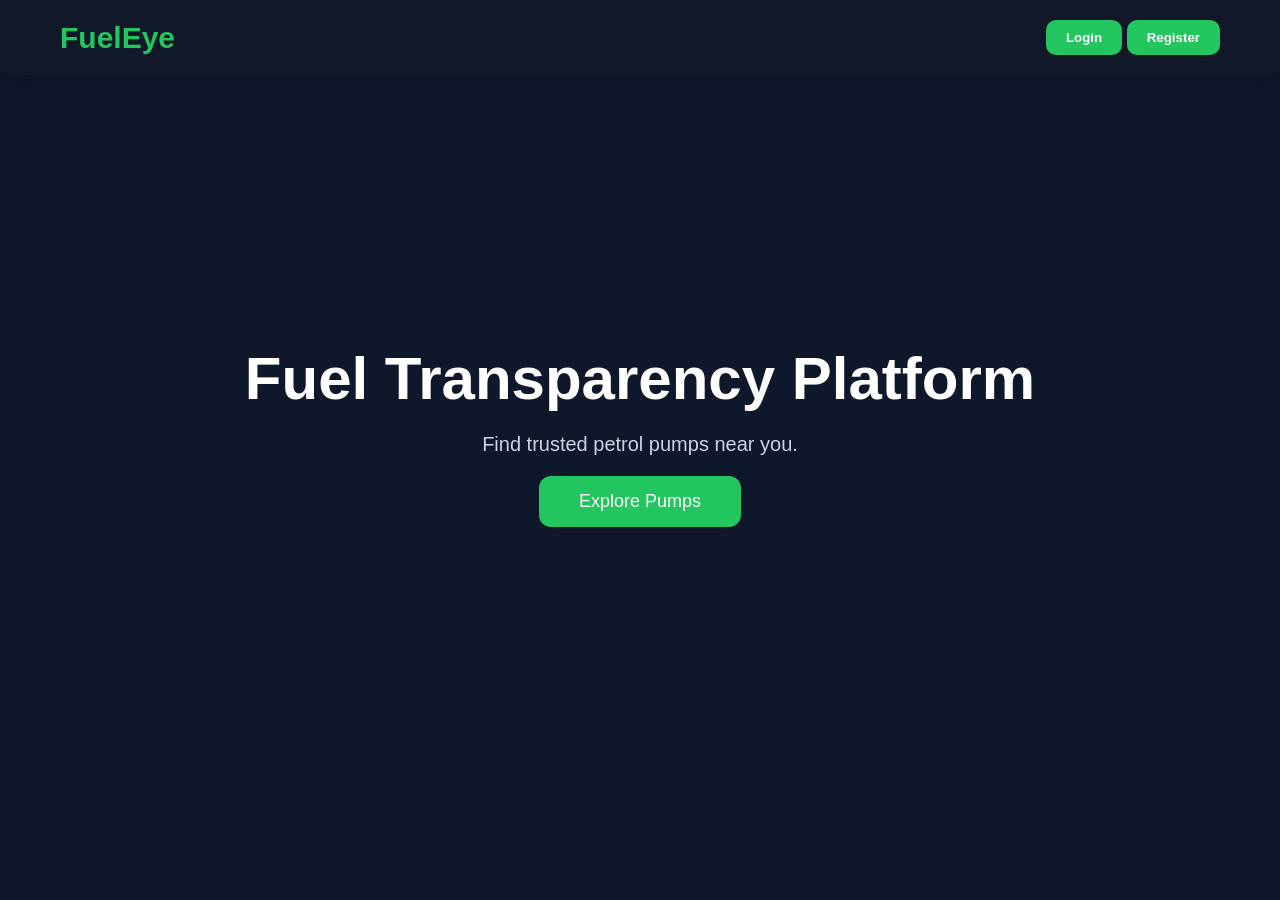
==== index.html @ bc436433 "Basic Structure Created" ====
<!DOCTYPE html>
<html>
<head>
<title>FuelEye</title>
<link rel="stylesheet" href="css/style.css">
</head>
<body>

<nav>
<h2>FuelEye</h2>

<div>
<button onclick="location.href='login.html'">
Login
</button>

<button onclick="location.href='register.html'">
Register
</button>
</div>
</nav>

<section class="hero">

<h1>
Fuel Transparency Platform
</h1>

<p>
Find trusted petrol pumps near you.
</p>

<button onclick="location.href='map.html'">
Explore Pumps
</button>

</section>

</body>
</html>
---- css/style.css ----
*{
margin:0;
padding:0;
box-sizing:border-box;
font-family:'Poppins',sans-serif;
}

body{
background:#0f172a;
color:white;
min-height:100vh;
}

/* NAVBAR */

nav{
display:flex;
justify-content:space-between;
align-items:center;
padding:20px 60px;
background:#111827;
box-shadow:0 0 20px rgba(0,0,0,.3);
}

nav h2{
color:#22c55e;
font-size:30px;
}

nav button{
padding:10px 20px;
border:none;
border-radius:10px;
cursor:pointer;
background:#22c55e;
color:white;
font-weight:600;
}

/* HERO */

.hero{
height:80vh;
display:flex;
flex-direction:column;
justify-content:center;
align-items:center;
text-align:center;
}

.hero h1{
font-size:60px;
margin-bottom:20px;
}

.hero p{
font-size:20px;
color:#cbd5e1;
margin-bottom:20px;
}

.hero button{
padding:15px 40px;
border:none;
background:#22c55e;
color:white;
font-size:18px;
border-radius:12px;
cursor:pointer;
}

/* FORM */

.form-box{
width:400px;
margin:100px auto;
padding:40px;
background:#1e293b;
border-radius:20px;
box-shadow:0 10px 40px rgba(0,0,0,.4);
}

.form-box h2{
text-align:center;
margin-bottom:20px;
}

.form-box input{
width:100%;
padding:15px;
margin:10px 0;
border:none;
border-radius:10px;
background:#334155;
color:white;
}

.form-box button{
width:100%;
padding:15px;
background:#22c55e;
border:none;
border-radius:10px;
color:white;
font-weight:bold;
cursor:pointer;
}

/* MAP */

#map{
height:90vh;
width:100%;
}

/* CARDS */

.card{
background:#1e293b;
padding:20px;
border-radius:15px;
margin:15px;
box-shadow:0 5px 15px rgba(0,0,0,.3);
}

.card h3{
color:#22c55e;
margin-bottom:10px;
}

/* DASHBOARD */

.analytics{
display:grid;
grid-template-columns:repeat(auto-fit,minmax(250px,1fr));
gap:20px;
padding:20px;
}

.stat-card{
background:#1e293b;
padding:25px;
border-radius:15px;
text-align:center;
}

.stat-card h1{
color:#22c55e;
}

/* MODAL */

.modal{
display:none;
position:fixed;
top:0;
left:0;
width:100%;
height:100%;
background:rgba(0,0,0,.7);
justify-content:center;
align-items:center;
z-index:1000;
}

.modal-content{
background:#1e293b;
padding:30px;
width:600px;
max-height:90vh;
overflow-y:auto;
border-radius:20px;
}

.close{
font-size:35px;
float:right;
cursor:pointer;
}

.modal-content input,
.modal-content textarea{
width:100%;
padding:12px;
margin-top:10px;
margin-bottom:10px;
background:#334155;
border:none;
border-radius:10px;
color:white;
}

.green-btn{
background:#16a34a;
padding:12px 25px;
border:none;
border-radius:10px;
color:white;
cursor:pointer;
margin-right:10px;
}

.red-btn{
background:#dc2626;
padding:12px 25px;
border:none;
border-radius:10px;
color:white;
cursor:pointer;
}

.submit-report{
background:#2563eb;
padding:12px 25px;
border:none;
border-radius:10px;
color:white;
cursor:pointer;
margin-top:10px;
}

.rating-section{
font-size:22px;
color:#facc15;
margin-top:10px;
}

.trust-score{
font-size:22px;
font-weight:bold;
color:#22c55e;
margin-bottom:15px;
}

/* REVIEWS */

.review{
background:#334155;
padding:15px;
border-radius:10px;
margin-top:10px;
}

.review h4{
color:#22c55e;
}

::-webkit-scrollbar{
width:8px;
}

::-webkit-scrollbar-thumb{
background:#22c55e;
border-radius:10px;
}
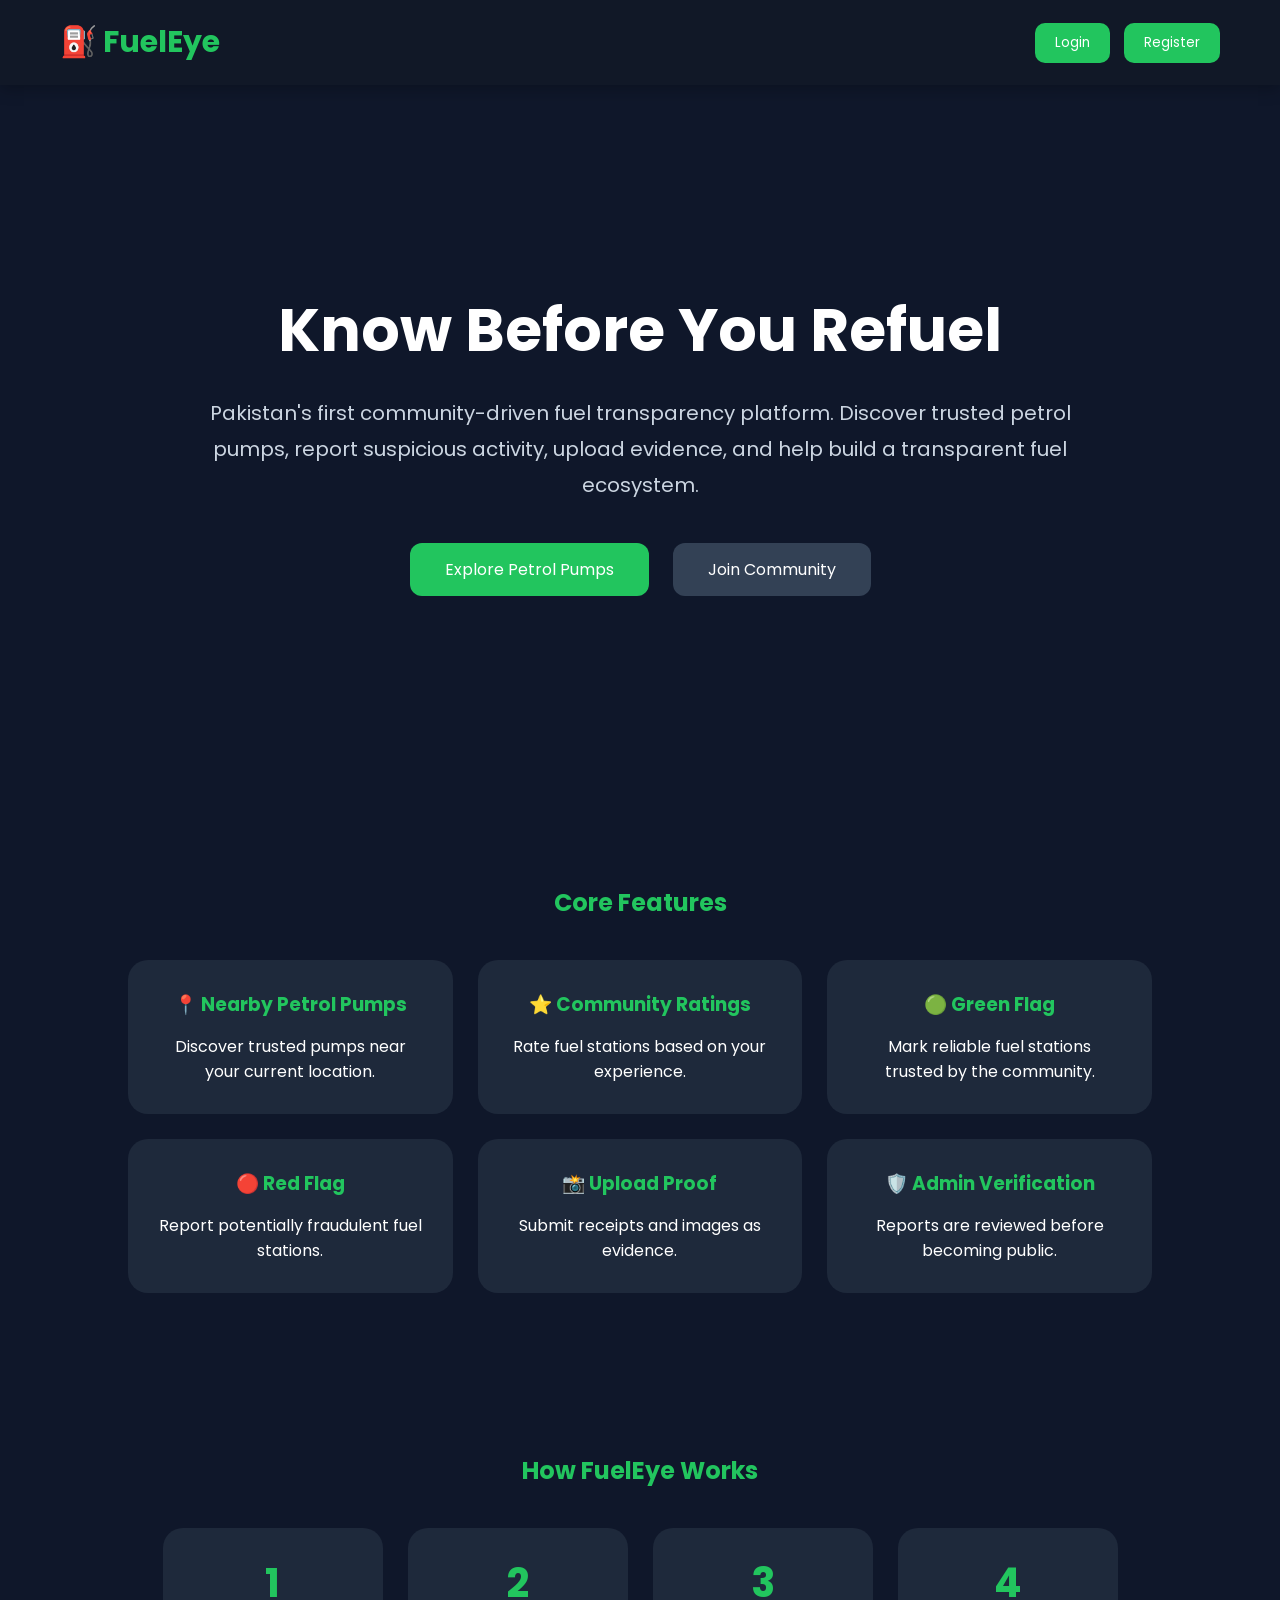
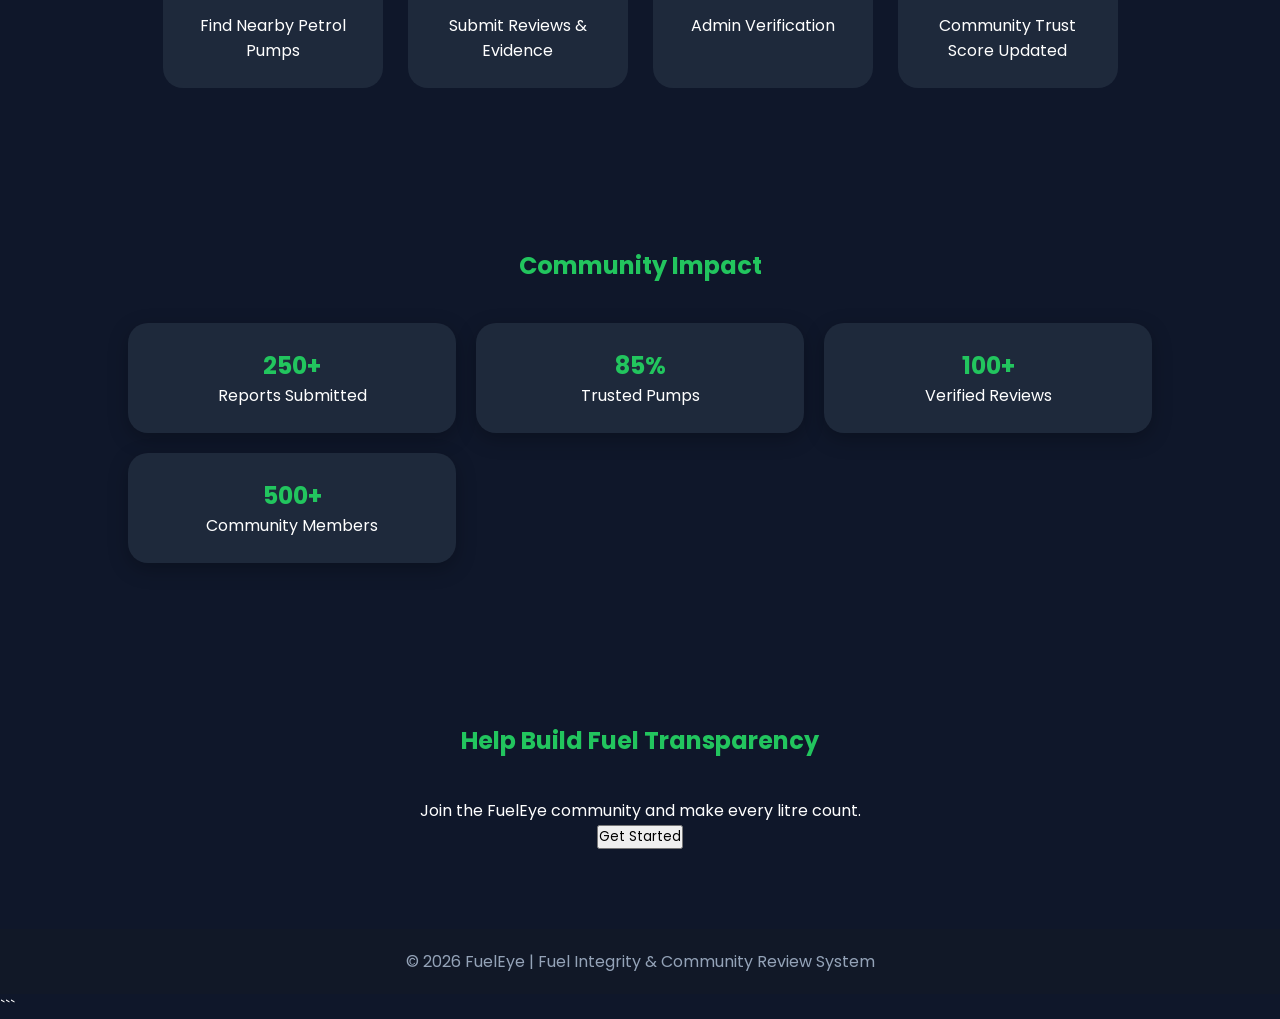
==== commit 3c98ad5c: "FuelEye Prototype Version 1.1" ====
--- a/index.html
+++ b/index.html
@@ -1,40 +1,247 @@
+
 <!DOCTYPE html>
-<html>
+<html lang="en">
+
 <head>
-<title>FuelEye</title>
-<link rel="stylesheet" href="css/style.css">
+    <meta charset="UTF-8">
+    <meta name="viewport" content="width=device-width, initial-scale=1.0">
+    <title>FuelEye - Fuel Transparency Platform</title>
+
+    <link rel="stylesheet" href="css/style.css">
+
+    <link href="https://fonts.googleapis.com/css2?family=Poppins:wght@300;400;500;600;700&display=swap"
+        rel="stylesheet">
 </head>
+
 <body>
 
-<nav>
-<h2>FuelEye</h2>
-
-<div>
-<button onclick="location.href='login.html'">
-Login
-</button>
-
-<button onclick="location.href='register.html'">
-Register
-</button>
-</div>
-</nav>
-
-<section class="hero">
-
-<h1>
-Fuel Transparency Platform
-</h1>
-
-<p>
-Find trusted petrol pumps near you.
-</p>
-
-<button onclick="location.href='map.html'">
-Explore Pumps
-</button>
-
-</section>
+    <!-- NAVBAR -->
+
+    <nav>
+
+        <div class="logo">
+            ⛽ FuelEye
+        </div>
+
+        <div class="nav-links">
+
+            <button onclick="location.href='login.html'">
+                Login
+            </button>
+
+            <button onclick="location.href='register.html'">
+                Register
+            </button>
+
+        </div>
+
+    </nav>
+
+    <!-- HERO SECTION -->
+
+    <section class="hero">
+
+        <div class="hero-content">
+
+            <h1>
+                Know Before You Refuel
+            </h1>
+
+            <p>
+                Pakistan's first community-driven fuel transparency platform.
+                Discover trusted petrol pumps, report suspicious activity,
+                upload evidence, and help build a transparent fuel ecosystem.
+            </p>
+
+            <div class="hero-buttons">
+
+                <button class="primary-btn"
+                    onclick="location.href='map.html'">
+
+                    Explore Petrol Pumps
+
+                </button>
+
+                <button class="secondary-btn"
+                    onclick="location.href='register.html'">
+
+                    Join Community
+
+                </button>
+
+            </div>
+
+        </div>
+
+    </section>
+
+    <!-- FEATURES -->
+
+    <section class="features">
+
+        <h2>Core Features</h2>
+
+        <div class="feature-grid">
+
+            <div class="feature-card">
+
+                <h3>📍 Nearby Petrol Pumps</h3>
+
+                <p>
+                    Discover trusted pumps near your current location.
+                </p>
+
+            </div>
+
+            <div class="feature-card">
+
+                <h3>⭐ Community Ratings</h3>
+
+                <p>
+                    Rate fuel stations based on your experience.
+                </p>
+
+            </div>
+
+            <div class="feature-card">
+
+                <h3>🟢 Green Flag</h3>
+
+                <p>
+                    Mark reliable fuel stations trusted by the community.
+                </p>
+
+            </div>
+
+            <div class="feature-card">
+
+                <h3>🔴 Red Flag</h3>
+
+                <p>
+                    Report potentially fraudulent fuel stations.
+                </p>
+
+            </div>
+
+            <div class="feature-card">
+
+                <h3>📸 Upload Proof</h3>
+
+                <p>
+                    Submit receipts and images as evidence.
+                </p>
+
+            </div>
+
+            <div class="feature-card">
+
+                <h3>🛡️ Admin Verification</h3>
+
+                <p>
+                    Reports are reviewed before becoming public.
+                </p>
+
+            </div>
+
+        </div>
+
+    </section>
+
+    <!-- HOW IT WORKS -->
+
+    <section class="how-it-works">
+
+        <h2>How FuelEye Works</h2>
+
+        <div class="steps">
+
+            <div class="step">
+                <h3>1</h3>
+                <p>Find Nearby Petrol Pumps</p>
+            </div>
+
+            <div class="step">
+                <h3>2</h3>
+                <p>Submit Reviews & Evidence</p>
+            </div>
+
+            <div class="step">
+                <h3>3</h3>
+                <p>Admin Verification</p>
+            </div>
+
+            <div class="step">
+                <h3>4</h3>
+                <p>Community Trust Score Updated</p>
+            </div>
+
+        </div>
+
+    </section>
+
+    <!-- LIVE STATS -->
+
+    <section class="stats">
+
+        <h2>Community Impact</h2>
+
+        <div class="stats-grid">
+
+            <div class="stat-box">
+                <h1>250+</h1>
+                <p>Reports Submitted</p>
+            </div>
+
+            <div class="stat-box">
+                <h1>85%</h1>
+                <p>Trusted Pumps</p>
+            </div>
+
+            <div class="stat-box">
+                <h1>100+</h1>
+                <p>Verified Reviews</p>
+            </div>
+
+            <div class="stat-box">
+                <h1>500+</h1>
+                <p>Community Members</p>
+            </div>
+
+        </div>
+
+    </section>
+
+    <!-- CTA -->
+
+    <section class="cta">
+
+        <h2>
+            Help Build Fuel Transparency
+        </h2>
+
+        <p>
+            Join the FuelEye community and make every litre count.
+        </p>
+
+        <button onclick="location.href='register.html'">
+
+            Get Started
+
+        </button>
+
+    </section>
+
+    <!-- FOOTER -->
+
+    <footer>
+
+        <p>
+            © 2026 FuelEye | Fuel Integrity & Community Review System
+        </p>
+
+    </footer>
 
 </body>
-</html>+
+</html>
+```
--- a/css/style.css
+++ b/css/style.css
@@ -1,255 +1,572 @@
+
+/* =========================
+   GLOBAL STYLES
+========================= */
+
 *{
-margin:0;
-padding:0;
-box-sizing:border-box;
-font-family:'Poppins',sans-serif;
+    margin:0;
+    padding:0;
+    box-sizing:border-box;
+    font-family:'Poppins',sans-serif;
 }
 
 body{
-background:#0f172a;
-color:white;
-min-height:100vh;
-}
-
-/* NAVBAR */
+    background:#0f172a;
+    color:white;
+    min-height:100vh;
+}
+
+a{
+    text-decoration:none;
+}
+
+button{
+    cursor:pointer;
+    transition:0.3s ease;
+}
+
+/* =========================
+   NAVBAR
+========================= */
 
 nav{
-display:flex;
-justify-content:space-between;
-align-items:center;
-padding:20px 60px;
-background:#111827;
-box-shadow:0 0 20px rgba(0,0,0,.3);
-}
-
-nav h2{
-color:#22c55e;
-font-size:30px;
+    display:flex;
+    justify-content:space-between;
+    align-items:center;
+    padding:20px 60px;
+    background:#111827;
+    box-shadow:0 4px 15px rgba(0,0,0,.25);
+}
+
+.logo{
+    font-size:30px;
+    font-weight:700;
+    color:#22c55e;
 }
 
 nav button{
-padding:10px 20px;
-border:none;
-border-radius:10px;
-cursor:pointer;
-background:#22c55e;
-color:white;
-font-weight:600;
-}
-
-/* HERO */
+    background:#22c55e;
+    color:white;
+    border:none;
+    padding:10px 20px;
+    border-radius:10px;
+    margin-left:10px;
+}
+
+nav button:hover{
+    background:#16a34a;
+}
+
+/* =========================
+   HERO SECTION
+========================= */
 
 .hero{
-height:80vh;
-display:flex;
-flex-direction:column;
-justify-content:center;
-align-items:center;
-text-align:center;
+    min-height:80vh;
+    display:flex;
+    justify-content:center;
+    align-items:center;
+    text-align:center;
+    padding:30px;
+}
+
+.hero-content{
+    max-width:900px;
 }
 
 .hero h1{
-font-size:60px;
-margin-bottom:20px;
+    font-size:60px;
+    margin-bottom:20px;
 }
 
 .hero p{
-font-size:20px;
-color:#cbd5e1;
-margin-bottom:20px;
-}
-
-.hero button{
-padding:15px 40px;
-border:none;
-background:#22c55e;
-color:white;
-font-size:18px;
-border-radius:12px;
-cursor:pointer;
-}
-
-/* FORM */
+    color:#cbd5e1;
+    font-size:20px;
+    line-height:1.8;
+    margin-bottom:30px;
+}
+
+.primary-btn,
+.secondary-btn{
+    padding:14px 35px;
+    border:none;
+    border-radius:12px;
+    margin:10px;
+    font-size:16px;
+}
+
+.primary-btn{
+    background:#22c55e;
+    color:white;
+}
+
+.secondary-btn{
+    background:#334155;
+    color:white;
+}
+
+/* =========================
+   LOGIN / REGISTER
+========================= */
 
 .form-box{
-width:400px;
-margin:100px auto;
-padding:40px;
-background:#1e293b;
-border-radius:20px;
-box-shadow:0 10px 40px rgba(0,0,0,.4);
+    width:420px;
+    margin:80px auto;
+    padding:40px;
+    background:#1e293b;
+    border-radius:20px;
+    box-shadow:0 10px 30px rgba(0,0,0,.3);
 }
 
 .form-box h2{
-text-align:center;
-margin-bottom:20px;
+    text-align:center;
+    margin-bottom:25px;
+    color:#22c55e;
 }
 
 .form-box input{
-width:100%;
-padding:15px;
-margin:10px 0;
-border:none;
-border-radius:10px;
-background:#334155;
-color:white;
+    width:100%;
+    padding:15px;
+    margin:12px 0;
+    border:none;
+    border-radius:10px;
+    background:#334155;
+    color:white;
 }
 
 .form-box button{
-width:100%;
-padding:15px;
-background:#22c55e;
-border:none;
-border-radius:10px;
-color:white;
-font-weight:bold;
-cursor:pointer;
-}
-
-/* MAP */
+    width:100%;
+    padding:15px;
+    border:none;
+    border-radius:10px;
+    background:#22c55e;
+    color:white;
+    font-weight:600;
+}
+
+/* =========================
+   FEATURES SECTION
+========================= */
+
+.features,
+.how-it-works,
+.stats,
+.cta{
+    padding:80px 10%;
+    text-align:center;
+}
+
+.features h2,
+.how-it-works h2,
+.stats h2,
+.cta h2{
+    margin-bottom:40px;
+    color:#22c55e;
+}
+
+.feature-grid{
+    display:grid;
+    grid-template-columns:repeat(auto-fit,minmax(280px,1fr));
+    gap:25px;
+}
+
+.feature-card{
+    background:#1e293b;
+    padding:30px;
+    border-radius:20px;
+    transition:.3s;
+}
+
+.feature-card:hover{
+    transform:translateY(-8px);
+}
+
+.feature-card h3{
+    margin-bottom:15px;
+    color:#22c55e;
+}
+
+/* =========================
+   HOW IT WORKS
+========================= */
+
+.steps{
+    display:flex;
+    flex-wrap:wrap;
+    justify-content:center;
+    gap:25px;
+}
+
+.step{
+    width:220px;
+    background:#1e293b;
+    padding:25px;
+    border-radius:20px;
+}
+
+.step h3{
+    color:#22c55e;
+    font-size:40px;
+}
+
+/* =========================
+   STATS
+========================= */
+
+.stats-grid,
+.analytics{
+    display:grid;
+    grid-template-columns:repeat(auto-fit,minmax(250px,1fr));
+    gap:20px;
+}
+
+.stat-box,
+.stat-card{
+    background:#1e293b;
+    padding:25px;
+    border-radius:20px;
+    text-align:center;
+    box-shadow:0 6px 20px rgba(0,0,0,.25);
+}
+
+.stat-box h1,
+.stat-card h1{
+    color:#22c55e;
+}
+
+/* =========================
+   DASHBOARD
+========================= */
+
+.dashboard-title{
+    text-align:center;
+    margin-top:30px;
+    font-size:42px;
+    color:#22c55e;
+}
+
+.review-feed,
+.proof-submission,
+.myReports{
+    width:90%;
+    margin:30px auto;
+    background:#1e293b;
+    padding:30px;
+    border-radius:20px;
+    box-shadow:0 10px 30px rgba(0,0,0,.25);
+}
+
+.review-feed h2,
+.proof-submission h2,
+.myReports h2{
+    margin-bottom:20px;
+    color:#22c55e;
+}
+
+.review-card,
+.report-card{
+    background:#334155;
+    padding:20px;
+    border-radius:15px;
+    margin-bottom:15px;
+}
+
+.report-card img{
+    width:250px;
+    border-radius:12px;
+    margin-top:10px;
+}
+
+/* =========================
+   FORMS INSIDE DASHBOARD
+========================= */
+
+#pumpSelect,
+#reportText,
+#proofImage{
+    width:100%;
+    padding:14px;
+    margin-bottom:15px;
+    border:none;
+    border-radius:12px;
+    background:#334155;
+    color:white;
+}
+
+#reportText{
+    min-height:150px;
+    resize:vertical;
+}
+
+.proof-submission button{
+    background:#22c55e;
+    color:white;
+    border:none;
+    padding:14px 30px;
+    border-radius:12px;
+}
+
+/* =========================
+   STATUS COLORS
+========================= */
+
+.status-pending{
+    color:#facc15;
+    font-weight:bold;
+}
+
+.status-approved{
+    color:#22c55e;
+    font-weight:bold;
+}
+
+.status-rejected{
+    color:#ef4444;
+    font-weight:bold;
+}
+
+/* =========================
+   MAP
+========================= */
 
 #map{
-height:90vh;
-width:100%;
-}
-
-/* CARDS */
-
-.card{
-background:#1e293b;
-padding:20px;
-border-radius:15px;
-margin:15px;
-box-shadow:0 5px 15px rgba(0,0,0,.3);
-}
-
-.card h3{
-color:#22c55e;
-margin-bottom:10px;
-}
-
-/* DASHBOARD */
-
-.analytics{
-display:grid;
-grid-template-columns:repeat(auto-fit,minmax(250px,1fr));
-gap:20px;
-padding:20px;
-}
-
-.stat-card{
-background:#1e293b;
-padding:25px;
-border-radius:15px;
-text-align:center;
-}
-
-.stat-card h1{
-color:#22c55e;
-}
-
-/* MODAL */
+    width:100%;
+    height:90vh;
+}
+
+/* =========================
+   MODAL
+========================= */
 
 .modal{
-display:none;
-position:fixed;
-top:0;
-left:0;
-width:100%;
-height:100%;
-background:rgba(0,0,0,.7);
-justify-content:center;
-align-items:center;
-z-index:1000;
+    display:none;
+    position:fixed;
+    inset:0;
+    background:rgba(0,0,0,.7);
+    justify-content:center;
+    align-items:center;
+    z-index:1000;
 }
 
 .modal-content{
-background:#1e293b;
-padding:30px;
-width:600px;
-max-height:90vh;
-overflow-y:auto;
-border-radius:20px;
+    width:600px;
+    max-height:90vh;
+    overflow-y:auto;
+    background:#1e293b;
+    padding:30px;
+    border-radius:20px;
 }
 
 .close{
-font-size:35px;
-float:right;
-cursor:pointer;
-}
-
-.modal-content input,
-.modal-content textarea{
-width:100%;
-padding:12px;
-margin-top:10px;
-margin-bottom:10px;
-background:#334155;
-border:none;
-border-radius:10px;
-color:white;
+    float:right;
+    font-size:32px;
+    cursor:pointer;
 }
 
 .green-btn{
-background:#16a34a;
-padding:12px 25px;
-border:none;
-border-radius:10px;
-color:white;
-cursor:pointer;
-margin-right:10px;
+    background:#16a34a;
+    color:white;
+    border:none;
+    padding:12px 20px;
+    border-radius:10px;
 }
 
 .red-btn{
-background:#dc2626;
-padding:12px 25px;
-border:none;
-border-radius:10px;
-color:white;
-cursor:pointer;
+    background:#dc2626;
+    color:white;
+    border:none;
+    padding:12px 20px;
+    border-radius:10px;
 }
 
 .submit-report{
-background:#2563eb;
-padding:12px 25px;
-border:none;
-border-radius:10px;
-color:white;
-cursor:pointer;
-margin-top:10px;
-}
-
-.rating-section{
-font-size:22px;
-color:#facc15;
-margin-top:10px;
-}
-
-.trust-score{
-font-size:22px;
-font-weight:bold;
-color:#22c55e;
-margin-bottom:15px;
-}
-
-/* REVIEWS */
+    background:#2563eb;
+    color:white;
+    border:none;
+    padding:12px 20px;
+    border-radius:10px;
+}
+
+/* =========================
+   REVIEWS
+========================= */
 
 .review{
-background:#334155;
-padding:15px;
-border-radius:10px;
-margin-top:10px;
+    background:#334155;
+    padding:15px;
+    border-radius:12px;
+    margin-top:15px;
 }
 
 .review h4{
-color:#22c55e;
-}
+    color:#22c55e;
+}
+
+/* =========================
+   FOOTER
+========================= */
+
+footer{
+    background:#111827;
+    text-align:center;
+    padding:20px;
+    color:#94a3b8;
+}
+
+/* =========================
+   SCROLLBAR
+========================= */
 
 ::-webkit-scrollbar{
-width:8px;
+    width:8px;
 }
 
 ::-webkit-scrollbar-thumb{
-background:#22c55e;
-border-radius:10px;
-}+    background:#22c55e;
+    border-radius:10px;
+}
+
+/* =========================
+   RESPONSIVE
+========================= */
+
+@media(max-width:768px){
+
+    nav{
+        padding:15px 20px;
+        flex-direction:column;
+        gap:15px;
+    }
+
+    .hero h1{
+        font-size:38px;
+    }
+
+    .hero p{
+        font-size:16px;
+    }
+
+    .form-box{
+        width:90%;
+    }
+
+    .modal-content{
+        width:95%;
+    }
+
+    .review-feed,
+    .proof-submission,
+    .myReports{
+        width:95%;
+    }
+}
+
+/* ==========================
+   ADMIN DASHBOARD
+========================== */
+
+.admin-header{
+    text-align:center;
+    padding:40px 20px;
+}
+
+.admin-header h1{
+    color:#22c55e;
+    margin-bottom:10px;
+}
+
+.admin-header p{
+    color:#94a3b8;
+}
+
+.admin-section{
+    width:90%;
+    margin:30px auto;
+    background:#1e293b;
+    padding:25px;
+    border-radius:20px;
+    box-shadow:0 8px 20px rgba(0,0,0,.25);
+}
+
+.admin-section h2{
+    color:#22c55e;
+    margin-bottom:20px;
+}
+
+.admin-table{
+    width:100%;
+    border-collapse:collapse;
+    overflow:hidden;
+    border-radius:15px;
+}
+
+.admin-table thead{
+    background:#22c55e;
+}
+
+.admin-table th{
+    padding:15px;
+    text-align:left;
+    color:white;
+}
+
+.admin-table td{
+    padding:15px;
+    border-bottom:1px solid #334155;
+}
+
+.admin-table tr:hover{
+    background:#334155;
+}
+
+.admin-card{
+    background:#334155;
+    padding:20px;
+    border-radius:15px;
+    margin-bottom:20px;
+}
+
+.admin-card h3{
+    color:#22c55e;
+    margin-bottom:10px;
+}
+
+.admin-card p{
+    margin-bottom:10px;
+}
+
+.admin-card img{
+    width:250px;
+    border-radius:15px;
+    margin:15px 0;
+    border:2px solid #475569;
+}
+
+.approve-btn{
+    background:#22c55e;
+    color:white;
+    border:none;
+    padding:12px 25px;
+    border-radius:10px;
+    margin-right:10px;
+    cursor:pointer;
+}
+
+.reject-btn{
+    background:#ef4444;
+    color:white;
+    border:none;
+    padding:12px 25px;
+    border-radius:10px;
+    cursor:pointer;
+}
+
+.approve-btn:hover{
+    background:#16a34a;
+}
+
+.reject-btn:hover{
+    background:#dc2626;
+}
+
+
